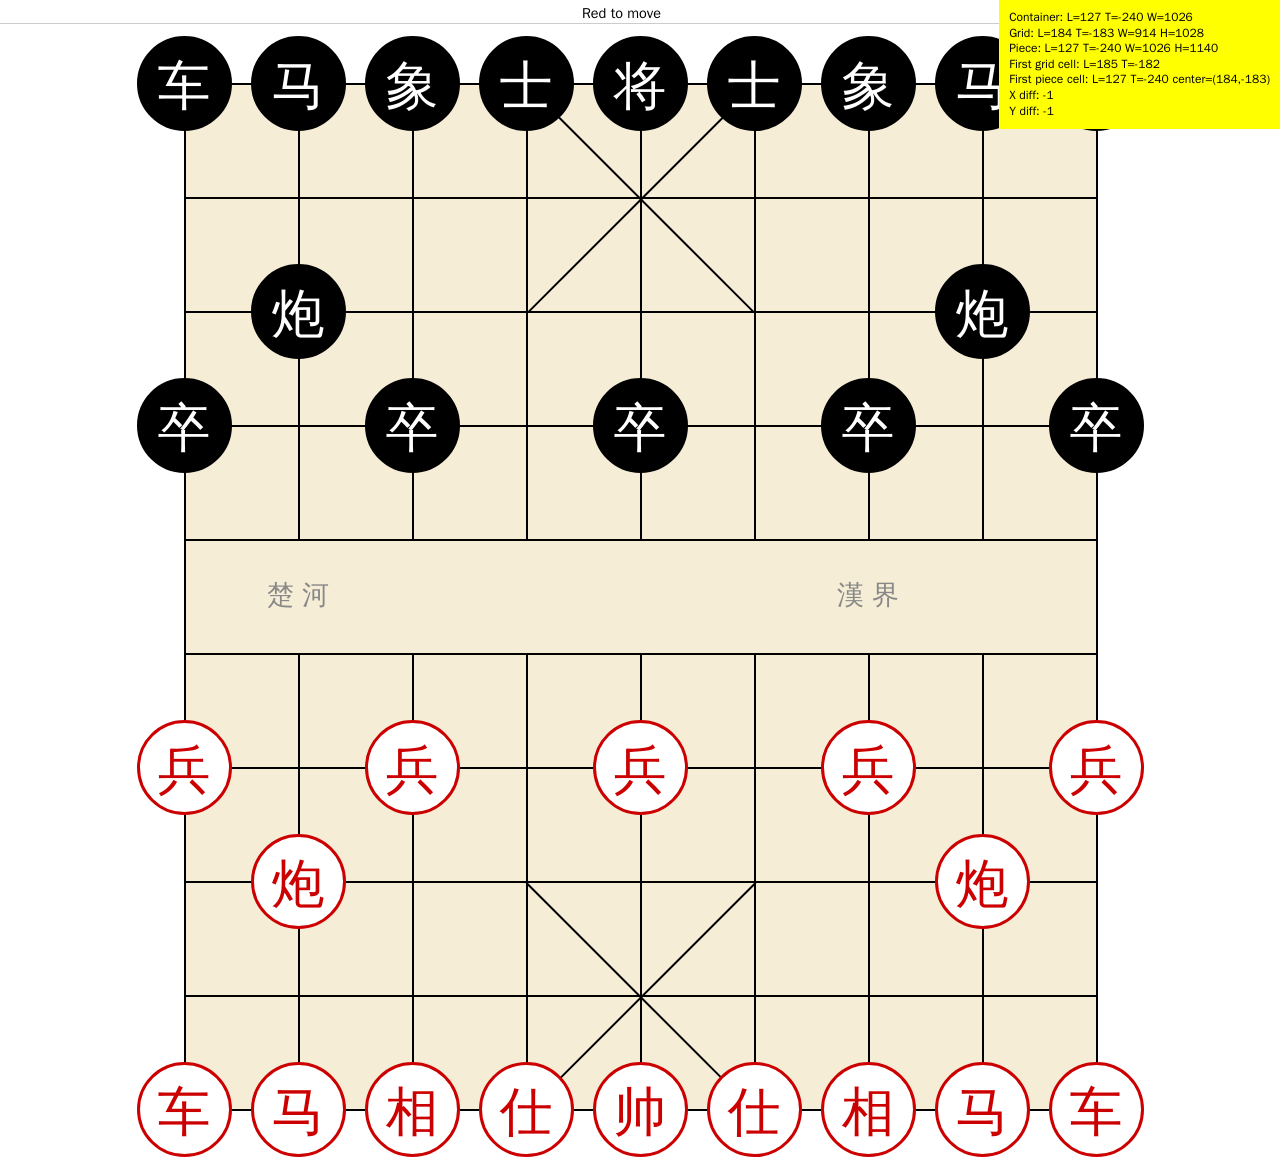
==== test.html @ 43ca1f60 "Fix river text position: move to between horizontal lines River text was on the horizontal line (pie" ====
<!DOCTYPE HTML PUBLIC "-//W3C//DTD HTML 4.01//EN" "http://www.w3.org/TR/html4/strict.dtd">
<html lang="en">
<head>
    <meta http-equiv="Content-Type" content="text/html; charset=UTF-8">
    <title>Xiangqi Test</title>
    <link rel="stylesheet" type="text/css" href="main.css">
    <script type="text/javascript">
       if (typeof console === 'undefined') {
           var console = { log: function() {}, error: function() {}, warn: function() {}, info: function() {} };
       }
    </script>
    <script type="text/javascript" src="assets/wukong.js"></script>
</head>
<body>
    <div id="game-container">
        <div id="menu-screen">
            <div class="menu-content">
                <h1>Xiangqi</h1>
                <button type="button" class="menu-btn" id="vs-ai-btn">vs AI (Red)</button>
                <button type="button" class="menu-btn" id="vs-ai-black-btn">vs AI (Black)</button>
                <button type="button" class="menu-btn" id="two-player-btn">Two Player</button>
                <div class="difficulty-section">
                    <h3>AI Difficulty</h3>
                    <button type="button" class="diff-btn" id="diff-easy-btn" data-depth="1">Easy</button>
                    <button type="button" class="diff-btn" id="diff-medium-btn" data-depth="3">Medium</button>
                    <button type="button" class="diff-btn" id="diff-hard-btn" data-depth="5">Hard</button>
                </div>
            </div>
        </div>
        <div id="board-screen" class="hidden">
            <div id="status-bar">
                <span id="status"></span>
                <span id="menu-toggle" onclick="toggleMenu()">[Menu]</span>
            </div>
            <div id="board-area">
                <div id="xiangqiboard"></div>
            </div>
            <div id="game-menu" class="hidden">
                <button type="button" class="mitem" id="btn-new">New Game</button>
                <button type="button" class="mitem" id="btn-undo">Undo</button>
                <button type="button" class="mitem" id="btn-flip">Flip Board</button>
                <button type="button" class="mitem" id="btn-pgn">Show Moves</button>
                <button type="button" class="mitem" id="btn-menu">Main Menu</button>
            </div>
            <div id="move-history-wrap" class="hidden">
                <textarea id="pgn" readonly rows="3"></textarea>
            </div>
        </div>
        <div id="game-over-screen" class="hidden">
            <div class="menu-content">
                <h2 id="result-title">Game Over</h2>
                <button type="button" class="menu-btn" id="play-again-btn">Play Again</button>
                <button type="button" class="menu-btn" id="back-menu-btn">Main Menu</button>
            </div>
        </div>
    </div>
    <div id="debug-output" style="position:fixed;top:0;right:0;background:yellow;font-size:12px;padding:10px;z-index:9999;max-width:600px;"></div>
    <script type="text/javascript" src="main.js"></script>
    <script type="text/javascript">
       setTimeout(function() {
           var btn = document.getElementById('vs-ai-btn');
           if (btn && btn.onclick) btn.onclick();
           setTimeout(function() {
               var grid = document.querySelector('.grid-table');
               var piece = document.querySelector('.piece-table');
               var container = document.getElementById('xiangqiboard');
               var dbg = document.getElementById('debug-output');
               function info(msg) { dbg.innerHTML += msg + '<br>'; }
               
               if (!grid || !piece) { info('Tables not found!'); return; }
               
               var gr = grid.getBoundingClientRect();
               var pr = piece.getBoundingClientRect();
               var cr = container.getBoundingClientRect();
               
               info('Container: L=' + cr.left + ' T=' + cr.top + ' W=' + cr.width);
               info('Grid: L=' + gr.left + ' T=' + gr.top + ' W=' + gr.width + ' H=' + gr.height);
               info('Piece: L=' + pr.left + ' T=' + pr.top + ' W=' + pr.width + ' H=' + pr.height);
               
               var fg = document.querySelector('.gcell').getBoundingClientRect();
               var fp = document.querySelector('.pcell').getBoundingClientRect();
               info('First grid cell: L=' + fg.left + ' T=' + fg.top);
               info('First piece cell: L=' + fp.left + ' T=' + fp.top + ' center=(' + (fp.left+fp.width/2) + ',' + (fp.top+fp.height/2) + ')');
               info('X diff: ' + ((fp.left+fp.width/2) - fg.left));
               info('Y diff: ' + ((fp.top+fp.height/2) - fg.top));
           }, 500);
       }, 500);
    </script>
</body>
</html>
---- main.css ----
/* Xiangqi - Chinese Chess for Kindle
   Board: pieces on intersections, table-based rendering, e-ink optimized */

* { margin: 0; padding: 0; box-sizing: border-box; }

html, body {
    height: 100%;
    -webkit-user-select: none;
    user-select: none;
}

body {
    font-family: "Noto Sans CJK SC", "Noto Sans SC", "WenQuanYi Zen Hei",
                 "AR PL UMing CN", "Microsoft YaHei", sans-serif;
    background: #fff;
    color: #000;
    line-height: 1.3;
}

#game-container {
    width: 100%;
}

/* Screens */
.hidden { display: none !important; }

/* ===== Menu Screen ===== */
.menu-content {
    text-align: center;
    padding: 20px 10px;
}

h1 { font-size: 1.6em; margin-bottom: 16px; }
h2 { font-size: 1.3em; margin: 16px 0; }
h3 { font-size: 1.0em; margin: 8px 0 4px 0; }

.menu-btn {
    display: block;
    width: 80%;
    max-width: 280px;
    margin: 8px auto;
    padding: 12px 16px;
    font-size: 1.1em;
    font-weight: bold;
    background: #fff;
    color: #000;
    border: 2px solid #000;
    cursor: pointer;
    font-family: inherit;
}

.menu-btn:active {
    background: #000;
    color: #fff;
}

.difficulty-section {
    margin-top: 16px;
    padding-top: 12px;
    border-top: 1px solid #999;
}

.diff-btn {
    display: inline-block;
    width: 80px;
    margin: 4px;
    padding: 8px;
    font-size: 0.95em;
    background: #fff;
    border: 1px solid #555;
    cursor: pointer;
    font-family: inherit;
}

.diff-btn.selected {
    background: #000;
    color: #fff;
    border-color: #000;
}

/* ===== Board Screen ===== */
#status-bar {
    text-align: center;
    padding: 2px 8px;
    font-size: 0.9em;
    font-weight: bold;
    border-bottom: 1px solid #ccc;
    height: 24px;
    line-height: 22px;
}

#menu-toggle {
    float: right;
    cursor: pointer;
    font-weight: normal;
    font-size: 0.85em;
}

#board-area {
    text-align: center;
    padding: 2px 0;
    width: 100%;
}

/* ===== Xiangqi Board (two-table approach) ===== */
/* Based on leidZhang/JSXiangqi (Apache-2.0)
   Grid table: 9 rows x 8 cols with borders = grid lines
   Piece table: 10 rows x 9 cols, transparent, pieces centered = on intersections
   Grid table offset by half cell so lines align with piece centers */

/* Container: fixed width = piece table width, centered on screen */
#xiangqiboard {
    position: relative;
    width: 1026px;  /* 9 * 114 = piece table width */
    margin: 0 auto;
    padding: 57px 0; /* half cell padding so grid lines aren't cut off */
}

/* --- Grid table (visible lines) --- */
/* Positioned absolutely, shifted by half cell (57px) so grid lines
   align with piece table cell centers (intersections). */
.grid-table {
    border-collapse: collapse;
    background: #f5edd6;
    position: absolute;
    top: 57px;    /* half cell down from container top */
    left: 57px;   /* half cell right from container left */
    z-index: 1;
    border: 2px solid #000; /* outer border = board edge */
}

.gcell {
    width: 114px;
    height: 114px;
    border: 2px solid #000;
    padding: 0;
    position: relative;
}

/* River row (grid row 4): no borders = no lines in the river area.
   The outer vertical lines continue via the grid table's outer border. */
.gcell.river-row {
    border: none;
}

/* Palace diagonals in grid cells.
   Each palace is 2x2 grid cells = 228x228px area.
   Diagonal length = sqrt(228^2 + 228^2) ≈ 322px */
.pdiag {
    position: absolute;
    top: -1px;
    left: -1px;
    width: 322px;
    height: 2px;
    background: #000;
    z-index: 2;
    -webkit-transform-origin: 0 0;
    transform-origin: 0 0;
}

/* Diagonal: top-left to bottom-right (\) */
.pdiag-br {
    -webkit-transform: rotate(45deg);
    transform: rotate(45deg);
}

/* Diagonal: top-right to bottom-left (/) */
.pdiag-bl {
    -webkit-transform: rotate(-45deg);
    transform: rotate(-45deg);
    left: auto;
    right: -1px;
    -webkit-transform-origin: 100% 0;
    transform-origin: 100% 0;
}

/* --- Piece table (transparent, on top) --- */
/* Positioned absolutely at top-left of container, no offset.
   Each cell center = one intersection point. */
.piece-table {
    border-collapse: collapse;
    position: absolute;
    top: 0;
    left: 0;
    z-index: 3;
}

.pcell {
    width: 114px;
    height: 114px;
    padding: 0;
    position: relative;
    text-align: center;
    vertical-align: middle;
    cursor: pointer;
    border: none;
}

/* River text */
.river-text {
    font-size: 27px;
    color: #888;
    font-weight: normal;
    text-align: center;
    pointer-events: none;
    /* Push down by half a cell so text sits in the river gap
       (between piece row 4 and row 5), not on the horizontal line */
    position: relative;
    top: 57px;
}

/* Piece - centered in cell = on intersection */
.xq-piece {
    display: inline-block;
    width: 95px;
    height: 95px;
    line-height: 95px;
    text-align: center;
    font-size: 53px;
    font-weight: bold;
    border-radius: 50%;
    border: 3px solid #000;
    vertical-align: middle;
    cursor: pointer;
}

.xq-piece-red {
    color: #c00;
    border-color: #c00;
    background: #fff;
}

.xq-piece-black {
    color: #fff;
    border-color: #000;
    background: #000;
}

.xq-selected {
    background: #ccc !important;
}

/* Legal move dot - centered in cell */
.xq-dot {
    display: inline-block;
    width: 27px;
    height: 27px;
    border-radius: 50%;
    background: #555;
    opacity: 0.5;
    vertical-align: middle;
}

/* Legal capture ring - centered in cell */
.xq-ring {
    position: absolute;
    top: 50%;
    left: 50%;
    margin-top: -51px;
    margin-left: -51px;
    width: 102px;
    height: 102px;
    border-radius: 50%;
    border: 4px solid #c00;
    z-index: 1;
}

/* Last move marker - centered in cell */
.xq-last-marker {
    display: inline-block;
    width: 27px;
    height: 27px;
    border-radius: 50%;
    background: #999;
    opacity: 0.3;
    vertical-align: middle;
}

/* ===== Game Menu (centered popup overlay) ===== */
#game-menu {
    position: fixed;
    top: 50%;
    left: 50%;
    margin-top: -160px;
    margin-left: -200px;
    width: 400px;
    text-align: center;
    padding: 20px;
    border: 3px solid #000;
    background: #fff;
    z-index: 100;
    /* Semi-transparent overlay effect */
    box-shadow: 0 0 0 9999px rgba(0,0,0,0.3);
}

.mitem {
    display: inline-block;
    margin: 3px;
    padding: 8px 16px;
    font-size: 0.95em;
    font-weight: bold;
    background: #fff;
    border: 2px solid #000;
    cursor: pointer;
    font-family: inherit;
}

.mitem:active {
    background: #000;
    color: #fff;
}

/* ===== Move History ===== */
#move-history-wrap {
    margin: 4px auto;
    width: 95%;
}

#pgn {
    width: 100%;
    font-size: 0.85em;
    font-family: monospace;
    border: 1px solid #999;
    padding: 4px;
    background: #f8f8f8;
    resize: none;
}

/* ===== Game Over ===== */
#game-over-screen h2 {
    margin: 20px 0;
}

/* Error log - hidden, no space */
#error-log {
    display: none !important;
}
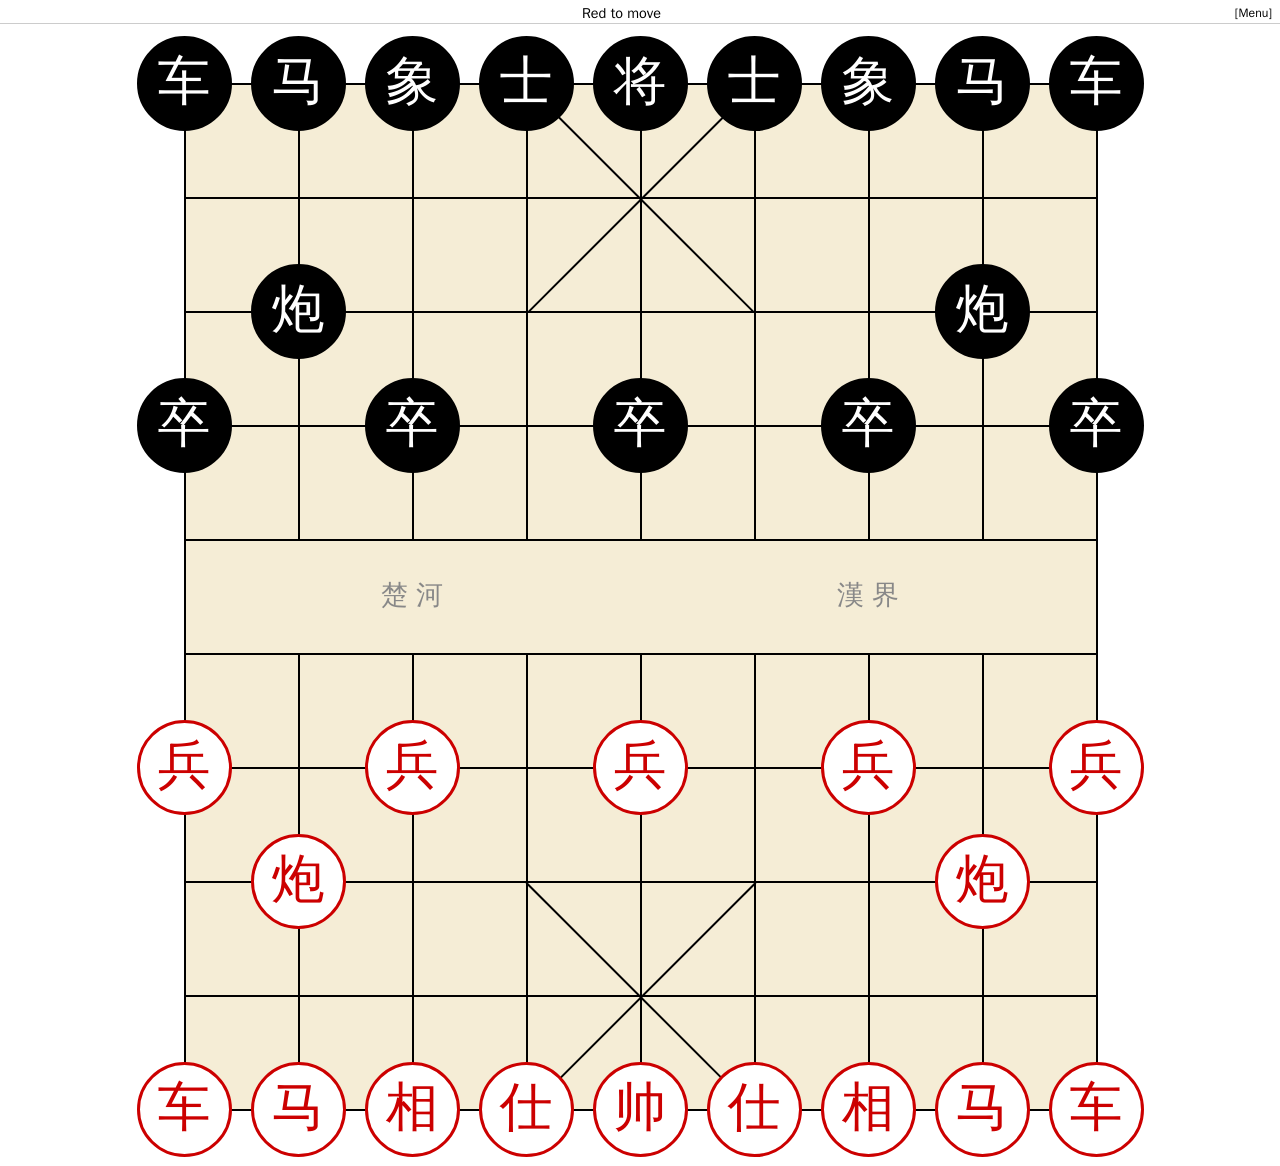
==== commit 658fdac8: "Clean up test.html, sync all files Generated with [Devin](https://devin.ai)  Co-Authored-By: Devin <" ====
--- a/test.html
+++ b/test.html
@@ -54,36 +54,11 @@
             </div>
         </div>
     </div>
-    <div id="debug-output" style="position:fixed;top:0;right:0;background:yellow;font-size:12px;padding:10px;z-index:9999;max-width:600px;"></div>
     <script type="text/javascript" src="main.js"></script>
     <script type="text/javascript">
        setTimeout(function() {
            var btn = document.getElementById('vs-ai-btn');
            if (btn && btn.onclick) btn.onclick();
-           setTimeout(function() {
-               var grid = document.querySelector('.grid-table');
-               var piece = document.querySelector('.piece-table');
-               var container = document.getElementById('xiangqiboard');
-               var dbg = document.getElementById('debug-output');
-               function info(msg) { dbg.innerHTML += msg + '<br>'; }
-               
-               if (!grid || !piece) { info('Tables not found!'); return; }
-               
-               var gr = grid.getBoundingClientRect();
-               var pr = piece.getBoundingClientRect();
-               var cr = container.getBoundingClientRect();
-               
-               info('Container: L=' + cr.left + ' T=' + cr.top + ' W=' + cr.width);
-               info('Grid: L=' + gr.left + ' T=' + gr.top + ' W=' + gr.width + ' H=' + gr.height);
-               info('Piece: L=' + pr.left + ' T=' + pr.top + ' W=' + pr.width + ' H=' + pr.height);
-               
-               var fg = document.querySelector('.gcell').getBoundingClientRect();
-               var fp = document.querySelector('.pcell').getBoundingClientRect();
-               info('First grid cell: L=' + fg.left + ' T=' + fg.top);
-               info('First piece cell: L=' + fp.left + ' T=' + fp.top + ' center=(' + (fp.left+fp.width/2) + ',' + (fp.top+fp.height/2) + ')');
-               info('X diff: ' + ((fp.left+fp.width/2) - fg.left));
-               info('Y diff: ' + ((fp.top+fp.height/2) - fg.top));
-           }, 500);
        }, 500);
     </script>
 </body>
--- a/main.css
+++ b/main.css
@@ -214,7 +214,7 @@
     display: inline-block;
     width: 95px;
     height: 95px;
-    line-height: 95px;
+    line-height: 85px;
     text-align: center;
     font-size: 53px;
     font-weight: bold;
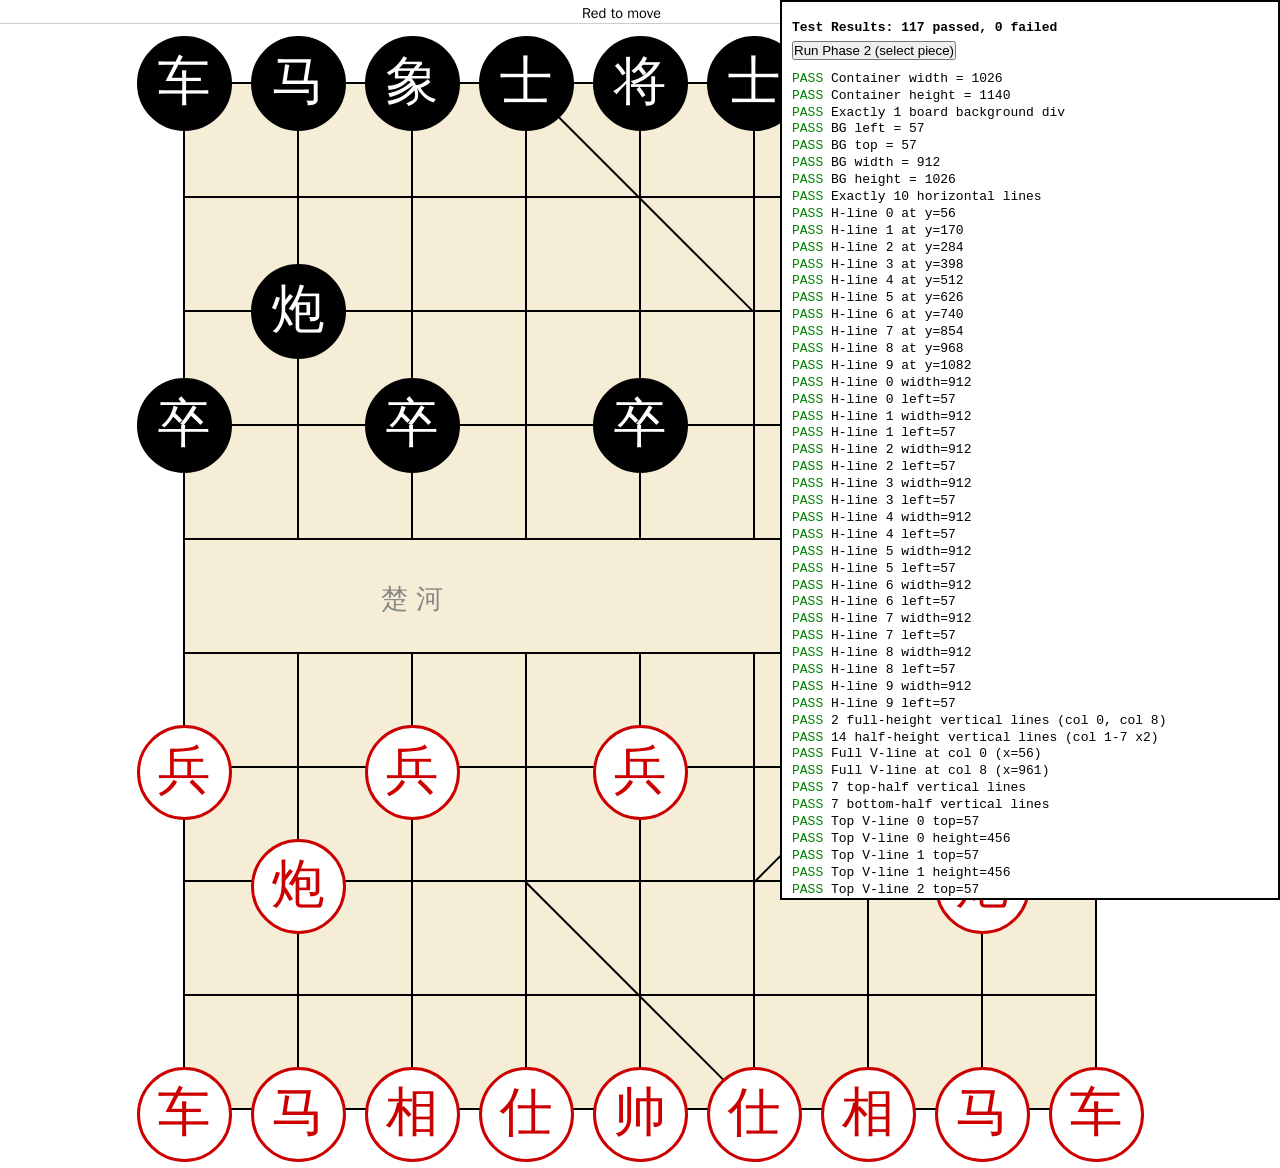
==== commit 2383823e: "Add comprehensive board test suite (128 tests, all passing) test.html now includes a full test suite" ====
--- a/test.html
+++ b/test.html
@@ -2,7 +2,7 @@
 <html lang="en">
 <head>
     <meta http-equiv="Content-Type" content="text/html; charset=UTF-8">
-    <title>Xiangqi Test</title>
+    <title>Xiangqi Board Tests</title>
     <link rel="stylesheet" type="text/css" href="main.css">
     <script type="text/javascript">
        if (typeof console === 'undefined') {
@@ -54,12 +54,782 @@
             </div>
         </div>
     </div>
+
+    <!-- Test results output -->
+    <div id="test-results" style="position:fixed;top:0;right:0;width:500px;max-height:100%;overflow:auto;background:#fff;border:2px solid #000;font-family:monospace;font-size:13px;padding:10px;z-index:99999;"></div>
+
     <script type="text/javascript" src="main.js"></script>
     <script type="text/javascript">
-       setTimeout(function() {
-           var btn = document.getElementById('vs-ai-btn');
-           if (btn && btn.onclick) btn.onclick();
-       }, 500);
+    /* ============================================================
+       Xiangqi Board Test Suite
+       Tests board symmetry, piece alignment, dot/ring positions,
+       palace diagonals, river line breaks, and click areas.
+       ============================================================ */
+
+    var testResults = [];
+    var testPass = 0, testFail = 0;
+
+    function assert(name, condition, detail) {
+        if (condition) {
+            testPass++;
+            testResults.push('<span style="color:green;">PASS</span> ' + name);
+        } else {
+            testFail++;
+            testResults.push('<span style="color:red;">FAIL</span> ' + name + (detail ? ' <i>' + detail + '</i>' : ''));
+        }
+    }
+
+    function approxEq(a, b, tolerance) {
+        if (tolerance === undefined) tolerance = 1.5;
+        return Math.abs(a - b) <= tolerance;
+    }
+
+    function runTests() {
+        var board = document.getElementById('xiangqiboard');
+        if (!board) { console.log('Board not found!'); return; }
+
+        var CELL = 114, HALF = 57, PIECE = 95, POFF = 47.5;
+        var NLINES = 9, HLINES = 10;
+        var BW = 8 * CELL, BH = 9 * CELL;
+        var CW = BW + CELL, CH = BH + CELL;
+
+        function ix(col) { return HALF + col * CELL; }
+        function iy(row) { return HALF + row * CELL; }
+
+        var boardRect = board.getBoundingClientRect();
+        var allDivs = board.getElementsByTagName('div');
+
+        /* Helper: get all divs with specific characteristics */
+        function getDivs(filterFn) {
+            var result = [];
+            for (var i = 0; i < allDivs.length; i++) {
+                if (filterFn(allDivs[i])) result.push(allDivs[i]);
+            }
+            return result;
+        }
+
+        function parseStyle(el, prop) {
+            var s = el.style[prop];
+            if (!s) return null;
+            return parseFloat(s);
+        }
+
+        function getPos(el) {
+            return {
+                left: parseStyle(el, 'left'),
+                top: parseStyle(el, 'top'),
+                width: parseStyle(el, 'width'),
+                height: parseStyle(el, 'height')
+            };
+        }
+
+        /* Categorize divs by their role */
+        var bgDivs = [];       /* board background */
+        var hLineDivs = [];    /* horizontal grid lines */
+        var vLineDivs = [];    /* vertical grid lines */
+        var diagDivs = [];     /* palace diagonals */
+        var riverDivs = [];    /* river text */
+        var pieceDivs = [];    /* pieces */
+        var dotDivs = [];      /* legal move dots */
+        var ringDivs = [];     /* capture rings */
+        var markerDivs = [];   /* last move markers */
+        var clickDivs = [];    /* click areas */
+
+        /* Helper: check if background color matches (handles #hex and rgb() formats) */
+        function bgMatch(el, hexColor) {
+            var bg = el.style.background || el.style.backgroundColor || '';
+            /* Direct hex match */
+            if (bg.indexOf(hexColor) >= 0) return true;
+            /* Expand 3-digit hex to 6-digit */
+            var hex = hexColor;
+            if (hex.length === 4) {
+                hex = '#' + hex[1] + hex[1] + hex[2] + hex[2] + hex[3] + hex[3];
+            }
+            /* Convert hex to rgb and check */
+            var r = parseInt(hex.substr(1, 2), 16);
+            var g = parseInt(hex.substr(3, 2), 16);
+            var b = parseInt(hex.substr(5, 2), 16);
+            var rgbStr = 'rgb(' + r + ', ' + g + ', ' + b + ')';
+            var rgbStr2 = 'rgb(' + r + ',' + g + ',' + b + ')';
+            return bg.indexOf(rgbStr) >= 0 || bg.indexOf(rgbStr2) >= 0;
+        }
+
+        for (var i = 0; i < allDivs.length; i++) {
+            var d = allDivs[i];
+            var p = getPos(d);
+            var w = p.width, h = p.height;
+            var txt = d.innerHTML;
+            var hasTransform = d.style.transform && d.style.transform.indexOf('rotate') >= 0;
+
+            /* Board background: large tan div */
+            if (w === BW && h === BH && bgMatch(d, '#f5edd6')) {
+                bgDivs.push(d);
+            }
+            /* Horizontal lines: width=BW, height=2, black bg, no transform */
+            else if (w === BW && h === 2 && bgMatch(d, '#000') && !hasTransform) {
+                hLineDivs.push(d);
+            }
+            /* Vertical lines: width=2, height=BH or 4*CELL, black bg, no transform */
+            else if (w === 2 && (h === BH || h === 4 * CELL) && bgMatch(d, '#000') && !hasTransform) {
+                vLineDivs.push(d);
+            }
+            /* Palace diagonals: has transform rotate */
+            else if (hasTransform) {
+                diagDivs.push(d);
+            }
+            /* River text: contains 楚 or 漢 */
+            else if (txt.indexOf('楚') >= 0 || txt.indexOf('漢') >= 0) {
+                riverDivs.push(d);
+            }
+            /* Pieces: 95x95 with border-radius */
+            else if (w === PIECE && h === PIECE && d.style.borderRadius === '50%') {
+                pieceDivs.push(d);
+            }
+            /* Click areas: 114x114 with cursor:pointer, no background */
+            else if (w === CELL && h === CELL && d.style.cursor === 'pointer') {
+                clickDivs.push(d);
+            }
+            /* Capture rings: 102x102 with border */
+            else if (w === 102 && h === 102 && d.style.borderRadius === '50%') {
+                ringDivs.push(d);
+            }
+            /* Dots: 27x27 with background #555 */
+            else if (w === 27 && h === 27 && bgMatch(d, '#555')) {
+                dotDivs.push(d);
+            }
+            /* Markers: 27x27 with background #999 */
+            else if (w === 27 && h === 27 && bgMatch(d, '#999')) {
+                markerDivs.push(d);
+            }
+        }
+
+        /* ===== TEST 1: Container dimensions ===== */
+        assert('Container width = 1026', approxEq(boardRect.width, CW), 'got ' + boardRect.width);
+        assert('Container height = 1140', approxEq(boardRect.height, CH), 'got ' + boardRect.height);
+
+        /* ===== TEST 2: Board background ===== */
+        assert('Exactly 1 board background div', bgDivs.length === 1, 'got ' + bgDivs.length);
+        if (bgDivs.length === 1) {
+            var bgp = getPos(bgDivs[0]);
+            assert('BG left = 57', approxEq(bgp.left, HALF), 'got ' + bgp.left);
+            assert('BG top = 57', approxEq(bgp.top, HALF), 'got ' + bgp.top);
+            assert('BG width = 912', approxEq(bgp.width, BW), 'got ' + bgp.width);
+            assert('BG height = 1026', approxEq(bgp.height, BH), 'got ' + bgp.height);
+        }
+
+        /* ===== TEST 3: Horizontal lines (10 lines) ===== */
+        assert('Exactly 10 horizontal lines', hLineDivs.length === 10, 'got ' + hLineDivs.length);
+        if (hLineDivs.length === 10) {
+            /* Check positions: y = iy(row) - 1 for row 0-9 */
+            var hYs = [];
+            for (var i = 0; i < hLineDivs.length; i++) {
+                hYs.push(getPos(hLineDivs[i]).top);
+            }
+            hYs.sort(function(a, b) { return a - b; });
+            for (var row = 0; row < 10; row++) {
+                var expected = iy(row) - 1;
+                assert('H-line ' + row + ' at y=' + expected, approxEq(hYs[row], expected), 'got ' + hYs[row]);
+            }
+            /* All same width and left */
+            for (var i = 0; i < hLineDivs.length; i++) {
+                var p = getPos(hLineDivs[i]);
+                assert('H-line ' + i + ' width=912', approxEq(p.width, BW), 'got ' + p.width);
+                assert('H-line ' + i + ' left=57', approxEq(p.left, HALF), 'got ' + p.left);
+            }
+        }
+
+        /* ===== TEST 4: Vertical lines ===== */
+        /* Outer: 2 full-height (col 0, col 8)
+           Inner: 14 half-height (col 1-7, top and bottom) = 7*2=14 */
+        var fullVLines = [], halfVLines = [];
+        for (var i = 0; i < vLineDivs.length; i++) {
+            var p = getPos(vLineDivs[i]);
+            if (approxEq(p.height, BH)) fullVLines.push(vLineDivs[i]);
+            else halfVLines.push(vLineDivs[i]);
+        }
+        assert('2 full-height vertical lines (col 0, col 8)', fullVLines.length === 2, 'got ' + fullVLines.length);
+        assert('14 half-height vertical lines (col 1-7 x2)', halfVLines.length === 14, 'got ' + halfVLines.length);
+
+        if (fullVLines.length === 2) {
+            var xs = fullVLines.map(function(d) { return getPos(d).left; }).sort(function(a,b){return a-b;});
+            assert('Full V-line at col 0 (x=56)', approxEq(xs[0], ix(0) - 1), 'got ' + xs[0]);
+            assert('Full V-line at col 8 (x=961)', approxEq(xs[1], ix(8) - 1), 'got ' + xs[1]);
+        }
+
+        if (halfVLines.length === 14) {
+            /* Top halves: top=56, height=4*114=456 */
+            /* Bottom halves: top=iy(5)=627, height=456 */
+            var topHalves = [], botHalves = [];
+            for (var i = 0; i < halfVLines.length; i++) {
+                var p = getPos(halfVLines[i]);
+                if (approxEq(p.top, HALF)) topHalves.push(halfVLines[i]);
+                else botHalves.push(halfVLines[i]);
+            }
+            assert('7 top-half vertical lines', topHalves.length === 7, 'got ' + topHalves.length);
+            assert('7 bottom-half vertical lines', botHalves.length === 7, 'got ' + botHalves.length);
+
+            /* Check top halves start at y=57 and height=456 */
+            for (var i = 0; i < topHalves.length; i++) {
+                var p = getPos(topHalves[i]);
+                assert('Top V-line ' + i + ' top=57', approxEq(p.top, HALF), 'got ' + p.top);
+                assert('Top V-line ' + i + ' height=456', approxEq(p.height, 4 * CELL), 'got ' + p.height);
+            }
+            /* Check bottom halves start at y=iy(5)=627 and height=456 */
+            for (var i = 0; i < botHalves.length; i++) {
+                var p = getPos(botHalves[i]);
+                assert('Bot V-line ' + i + ' top=627', approxEq(p.top, iy(5)), 'got ' + p.top);
+                assert('Bot V-line ' + i + ' height=456', approxEq(p.height, 4 * CELL), 'got ' + p.height);
+            }
+            /* Check x positions: col 1-7 = ix(1)-1 to ix(7)-1 */
+            var halfXs = halfVLines.map(function(d) { return getPos(d).left; }).sort(function(a,b){return a-b;});
+            for (var col = 1; col <= 7; col++) {
+                /* Each col appears twice (top and bottom), so index = (col-1)*2 and (col-1)*2+1 */
+                var idx = (col - 1) * 2;
+                assert('Half V-line col ' + col + ' at x=' + (ix(col)-1), approxEq(halfXs[idx], ix(col) - 1), 'got ' + halfXs[idx]);
+            }
+        }
+
+        /* ===== TEST 5: Palace diagonals (4 diagonals) ===== */
+        assert('Exactly 4 palace diagonals', diagDivs.length === 4, 'got ' + diagDivs.length);
+        if (diagDivs.length === 4) {
+            /* Check positions:
+               Top palace: (ix(3),iy(0),45), (ix(5),iy(0),-45)
+               Bottom palace: (ix(3),iy(7),45), (ix(5),iy(7),-45) */
+            for (var i = 0; i < diagDivs.length; i++) {
+                var p = getPos(diagDivs[i]);
+                var tf = diagDivs[i].style.transform;
+                var deg = tf.match(/rotate\(([-\d.]+)deg\)/);
+                deg = deg ? parseFloat(deg[1]) : null;
+                assert('Diag ' + i + ' has rotation', deg !== null, 'transform=' + tf);
+            }
+            /* Check that 2 start at y=iy(0)=57 and 2 at y=iy(7)=855 */
+            var topDiags = [], botDiags = [];
+            for (var i = 0; i < diagDivs.length; i++) {
+                var p = getPos(diagDivs[i]);
+                if (approxEq(p.top, iy(0))) topDiags.push(diagDivs[i]);
+                else if (approxEq(p.top, iy(7))) botDiags.push(diagDivs[i]);
+            }
+            assert('2 top palace diagonals', topDiags.length === 2, 'got ' + topDiags.length);
+            assert('2 bottom palace diagonals', botDiags.length === 2, 'got ' + botDiags.length);
+
+            if (topDiags.length === 2) {
+                var topXs = topDiags.map(function(d) { return getPos(d).left; }).sort(function(a,b){return a-b;});
+                assert('Top diag at x=ix(3)=399', approxEq(topXs[0], ix(3)), 'got ' + topXs[0]);
+                assert('Top diag at x=ix(5)=627', approxEq(topXs[1], ix(5)), 'got ' + topXs[1]);
+            }
+            if (botDiags.length === 2) {
+                var botXs = botDiags.map(function(d) { return getPos(d).left; }).sort(function(a,b){return a-b;});
+                assert('Bot diag at x=ix(3)=399', approxEq(botXs[0], ix(3)), 'got ' + botXs[0]);
+                assert('Bot diag at x=ix(5)=627', approxEq(botXs[1], ix(5)), 'got ' + botXs[1]);
+            }
+        }
+
+        /* ===== TEST 6: River text ===== */
+        assert('Exactly 2 river text divs', riverDivs.length === 2, 'got ' + riverDivs.length);
+        if (riverDivs.length === 2) {
+            var riverY = iy(4) + HALF; /* 513 */
+            for (var i = 0; i < riverDivs.length; i++) {
+                var p = getPos(riverDivs[i]);
+                assert('River text ' + i + ' at y=river midpoint', approxEq(p.top, riverY - 14), 'got ' + p.top);
+            }
+            /* Left text at ix(2)-50, right text at ix(6)-50 */
+            var riverXs = riverDivs.map(function(d) { return getPos(d).left; }).sort(function(a,b){return a-b;});
+            assert('River text left at x=ix(2)-50=163', approxEq(riverXs[0], ix(2) - 50), 'got ' + riverXs[0]);
+            assert('River text right at x=ix(6)-50=619', approxEq(riverXs[1], ix(6) - 50), 'got ' + riverXs[1]);
+            /* Symmetry: left and right should be equidistant from center */
+            var centerX = CW / 2;
+            var leftDist = centerX - (riverXs[0] + 50); /* center of left text */
+            var rightDist = (riverXs[1] + 50) - centerX; /* center of right text */
+            assert('River text symmetric around center', approxEq(leftDist, rightDist), 'left=' + leftDist + ' right=' + rightDist);
+        }
+
+        /* ===== TEST 7: Pieces centered on intersections ===== */
+        assert('32 pieces on board', pieceDivs.length === 32, 'got ' + pieceDivs.length);
+        if (pieceDivs.length > 0) {
+            var maxBlackOffset = 0, maxRedOffset = 0;
+            var maxBlackInfo = '', maxRedInfo = '';
+            for (var i = 0; i < pieceDivs.length; i++) {
+                var p = getPos(pieceDivs[i]);
+                /* Piece center = left + width/2, top + height/2
+                   With box-sizing:border-box, width includes border */
+                var pcx = p.left + p.width / 2;
+                var pcy = p.top + p.height / 2;
+                /* Find nearest intersection */
+                var col = Math.round((pcx - HALF) / CELL);
+                var row = Math.round((pcy - HALF) / CELL);
+                var ixExp = ix(col);
+                var iyExp = iy(row);
+                var dx = pcx - ixExp;
+                var dy = pcy - iyExp;
+                var dist = Math.sqrt(dx * dx + dy * dy);
+                /* Determine if red or black */
+                var bg = pieceDivs[i].style.background;
+                var isRed = bg.indexOf('#fff') >= 0 || bg.indexOf('rgb(255') >= 0;
+                if (isRed) {
+                    if (dist > maxRedOffset) { maxRedOffset = dist; maxRedInfo = 'piece at (' + col + ',' + row + ') offset=(' + dx + ',' + dy + ')'; }
+                } else {
+                    if (dist > maxBlackOffset) { maxBlackOffset = dist; maxBlackInfo = 'piece at (' + col + ',' + row + ') offset=(' + dx + ',' + dy + ')'; }
+                }
+            }
+            assert('Black pieces within 2px of intersection', maxBlackOffset <= 2, 'max=' + maxBlackOffset + 'px ' + maxBlackInfo);
+            assert('Red pieces within 7px of intersection (5px shift)', maxRedOffset <= 7, 'max=' + maxRedOffset + 'px ' + maxRedInfo);
+        }
+
+        /* ===== TEST 8: Piece X alignment (all pieces same X offset) ===== */
+        if (pieceDivs.length > 0) {
+            var xOffset = null;
+            var allXOk = true;
+            for (var i = 0; i < pieceDivs.length; i++) {
+                var p = getPos(pieceDivs[i]);
+                var pcx = p.left + p.width / 2;
+                var col = Math.round((pcx - HALF) / CELL);
+                var dx = pcx - ix(col);
+                if (xOffset === null) xOffset = dx;
+                if (!approxEq(dx, xOffset, 0.5)) allXOk = false;
+            }
+            assert('All pieces have same X offset from intersection', allXOk, 'offsets vary');
+        }
+
+        /* ===== TEST 9: Click areas centered on intersections ===== */
+        assert('90 click areas', clickDivs.length === 90, 'got ' + clickDivs.length);
+        if (clickDivs.length > 0) {
+            var clickOk = true;
+            for (var i = 0; i < clickDivs.length; i++) {
+                var p = getPos(clickDivs[i]);
+                /* Click area center = left + width/2, top + height/2 */
+                var ccx = p.left + p.width / 2;
+                var ccy = p.top + p.height / 2;
+                var col = Math.round((ccx - HALF) / CELL);
+                var row = Math.round((ccy - HALF) / CELL);
+                var dx = ccx - ix(col);
+                var dy = ccy - iy(row);
+                if (Math.abs(dx) > 1 || Math.abs(dy) > 1) {
+                    clickOk = false;
+                    assert('Click area (' + col + ',' + row + ') centered', false, 'offset=(' + dx + ',' + dy + ')');
+                }
+            }
+            if (clickOk) assert('All click areas centered on intersections', true);
+        }
+
+        /* ===== TEST 10: Board symmetry ===== */
+        /* Horizontal symmetry: left and right sides mirror */
+        var centerX = CW / 2;
+        if (hLineDivs.length === 10) {
+            var symOk = true;
+            for (var i = 0; i < hLineDivs.length; i++) {
+                var p = getPos(hLineDivs[i]);
+                /* Line should be centered: left + width/2 = centerX */
+                var lineCenter = p.left + p.width / 2;
+                if (!approxEq(lineCenter, centerX, 1)) symOk = false;
+            }
+            assert('Horizontal lines centered (left-right symmetry)', symOk);
+        }
+        if (vLineDivs.length > 0) {
+            /* Check that vertical lines are symmetric around center */
+            var vXs = [];
+            for (var i = 0; i < vLineDivs.length; i++) {
+                vXs.push(getPos(vLineDivs[i]).left + 1); /* +1 for line center */
+            }
+            vXs.sort(function(a, b) { return a - b; });
+            /* For each line on the left, there should be one on the right
+               at centerX + (centerX - leftX) */
+            var symOk = true;
+            for (var i = 0; i < vXs.length; i++) {
+                if (vXs[i] > centerX) break;
+                var mirrorX = 2 * centerX - vXs[i];
+                var found = false;
+                for (var j = 0; j < vXs.length; j++) {
+                    if (approxEq(vXs[j], mirrorX, 1)) { found = true; break; }
+                }
+                if (!found) { symOk = false; break; }
+            }
+            assert('Vertical lines symmetric around center', symOk);
+        }
+
+        /* ===== TEST 11: Legal move dots centered on intersections ===== */
+        /* To test this, we need to select a piece first.
+           For now, just check that any existing dots are centered. */
+        if (dotDivs.length > 0) {
+            var dotsOk = true;
+            for (var i = 0; i < dotDivs.length; i++) {
+                var p = getPos(dotDivs[i]);
+                var dcx = p.left + p.width / 2;
+                var dcy = p.top + p.height / 2;
+                var col = Math.round((dcx - HALF) / CELL);
+                var row = Math.round((dcy - HALF) / CELL);
+                var dx = dcx - ix(col);
+                var dy = dcy - iy(row);
+                if (Math.abs(dx) > 1 || Math.abs(dy) > 1) {
+                    dotsOk = false;
+                    assert('Dot at (' + col + ',' + row + ') centered', false, 'offset=(' + dx + ',' + dy + ')');
+                }
+            }
+            if (dotsOk) assert('All dots centered on intersections', true);
+        } else {
+            assert('No dots to test (select a piece to test)', true);
+        }
+
+        /* ===== TEST 12: Capture rings centered on intersections ===== */
+        if (ringDivs.length > 0) {
+            var ringsOk = true;
+            for (var i = 0; i < ringDivs.length; i++) {
+                var p = getPos(ringDivs[i]);
+                var rcx = p.left + p.width / 2;
+                var rcy = p.top + p.height / 2;
+                var col = Math.round((rcx - HALF) / CELL);
+                var row = Math.round((rcy - HALF) / CELL);
+                var dx = rcx - ix(col);
+                var dy = rcy - iy(row);
+                if (Math.abs(dx) > 1 || Math.abs(dy) > 1) {
+                    ringsOk = false;
+                    assert('Ring at (' + col + ',' + row + ') centered', false, 'offset=(' + dx + ',' + dy + ')');
+                }
+            }
+            if (ringsOk) assert('All rings centered on intersections', true);
+        } else {
+            assert('No rings to test (select a piece to test)', true);
+        }
+
+        /* ===== TEST 13: Grid line spacing uniform ===== */
+        if (hLineDivs.length === 10) {
+            var hYs = hLineDivs.map(function(d) { return getPos(d).top; }).sort(function(a,b){return a-b;});
+            var spacingOk = true;
+            for (var i = 1; i < hYs.length; i++) {
+                var spacing = hYs[i] - hYs[i-1];
+                if (!approxEq(spacing, CELL, 1)) {
+                    spacingOk = false;
+                    assert('H-line spacing ' + i + ' = 114', false, 'got ' + spacing);
+                }
+            }
+            if (spacingOk) assert('All horizontal line spacing = 114', true);
+        }
+
+        /* ===== TEST 14: Palace diagonal symmetry ===== */
+        /* Top palace center = (ix(4), iy(1)), bottom = (ix(4), iy(8)) */
+        /* Diagonals should be symmetric around col 4 */
+        if (diagDivs.length === 4) {
+            var topDiagXs = [], botDiagXs = [];
+            for (var i = 0; i < diagDivs.length; i++) {
+                var p = getPos(diagDivs[i]);
+                if (approxEq(p.top, iy(0))) topDiagXs.push(p.left);
+                else if (approxEq(p.top, iy(7))) botDiagXs.push(p.left);
+            }
+            topDiagXs.sort(function(a,b){return a-b;});
+            botDiagXs.sort(function(a,b){return a-b;});
+            /* Symmetry: topDiagXs[0] and topDiagXs[1] should be equidistant from ix(4) */
+            if (topDiagXs.length === 2) {
+                var center = ix(4);
+                assert('Top palace diagonals symmetric', approxEq(center - topDiagXs[0], topDiagXs[1] - center),
+                    'left=' + (center - topDiagXs[0]) + ' right=' + (topDiagXs[1] - center));
+            }
+            if (botDiagXs.length === 2) {
+                var center = ix(4);
+                assert('Bottom palace diagonals symmetric', approxEq(center - botDiagXs[0], botDiagXs[1] - center),
+                    'left=' + (center - botDiagXs[0]) + ' right=' + (botDiagXs[1] - center));
+            }
+            /* Top and bottom palaces should be symmetric around board vertical center.
+               Top palace spans rows 0-2, center at iy(1).
+               Bottom palace spans rows 7-9, center at iy(8).
+               Board center = (iy(0)+iy(9))/2 = iy(4)+HALF = 513
+               Top palace center = iy(1) = 171, dist from center = 513-171 = 342
+               Bot palace center = iy(8) = 969, dist from center = 969-513 = 456
+               Wait - that's not symmetric! Top palace is rows 0-2 (3 rows),
+               bottom is rows 7-9 (3 rows). Center of top = row 1, center of bot = row 8.
+               Board center = row 4.5. 
+               Top dist = 4.5-1 = 3.5 rows, bot dist = 8-4.5 = 3.5 rows. SYMMETRIC!
+               In pixels: top center = iy(1)=171, bot center = iy(8)=969
+               Board center = (iy(0)+iy(9))/2 = (57+1083)/2 = 570
+               Top dist = 570-171 = 399, bot dist = 969-570 = 399. SYMMETRIC! */
+            var boardCenterY = (iy(0) + iy(9)) / 2;
+            var topPalaceCenterY = iy(1);
+            var botPalaceCenterY = iy(8);
+            assert('Palaces symmetric around board center Y', approxEq(boardCenterY - topPalaceCenterY, botPalaceCenterY - boardCenterY),
+                'top=' + (boardCenterY - topPalaceCenterY) + ' bot=' + (botPalaceCenterY - boardCenterY));
+        }
+
+        /* ===== TEST 15: River gap symmetry ===== */
+        /* River is between row 4 and row 5. The gap should be centered
+           between iy(4) and iy(5), which is at (iy(4)+iy(5))/2 = iy(4)+HALF */
+        var riverMid = (iy(4) + iy(5)) / 2;
+        var boardMidY = (iy(0) + iy(9)) / 2;
+        assert('River gap centered on board Y', approxEq(riverMid, boardMidY),
+            'river=' + riverMid + ' board=' + boardMidY);
+
+        /* ===== TEST 16: Total div count sanity ===== */
+        /* Expected: 1 bg + 10 h-lines + 16 v-lines + 4 diags + 2 river + 32 pieces + 90 clicks = 155
+           Plus any dots/rings/markers (0 at start) */
+        var totalExpected = 1 + 10 + 16 + 4 + 2 + 32 + 90;
+        assert('Total div count = ' + totalExpected + ' (no selection)', allDivs.length === totalExpected,
+            'got ' + allDivs.length + ' (expected ' + totalExpected + ')');
+
+        /* ===== TEST 17: Piece colors ===== */
+        if (pieceDivs.length === 32) {
+            var redCount = 0, blackCount = 0;
+            for (var i = 0; i < pieceDivs.length; i++) {
+                var bg = pieceDivs[i].style.background;
+                var clr = pieceDivs[i].style.color;
+                if (bg.indexOf('#fff') >= 0 || bg.indexOf('rgb(255') >= 0) redCount++;
+                else if (bg.indexOf('#000') >= 0 || bg.indexOf('rgb(0') >= 0) blackCount++;
+            }
+            assert('16 red pieces', redCount === 16, 'got ' + redCount);
+            assert('16 black pieces', blackCount === 16, 'got ' + blackCount);
+        }
+
+        /* ===== TEST 18: Red pieces shifted down 5px ===== */
+        if (pieceDivs.length === 32) {
+            /* Find a red and black piece at same column, compare Y offset */
+            var redOffsets = [], blackOffsets = [];
+            for (var i = 0; i < pieceDivs.length; i++) {
+                var p = getPos(pieceDivs[i]);
+                var pcx = p.left + p.width / 2;
+                var pcy = p.top + p.height / 2;
+                var col = Math.round((pcx - HALF) / CELL);
+                var row = Math.round((pcy - HALF) / CELL);
+                var dy = pcy - iy(row);
+                var bg = pieceDivs[i].style.background;
+                if (bg.indexOf('#fff') >= 0 || bg.indexOf('rgb(255') >= 0) {
+                    redOffsets.push(dy);
+                } else {
+                    blackOffsets.push(dy);
+                }
+            }
+            /* Black offset should be ~0, red offset should be ~5 */
+            if (blackOffsets.length > 0) {
+                var avgBlack = blackOffsets.reduce(function(a,b){return a+b;}, 0) / blackOffsets.length;
+                assert('Black pieces Y offset ~0', approxEq(avgBlack, 0, 2), 'avg=' + avgBlack);
+            }
+            if (redOffsets.length > 0) {
+                var avgRed = redOffsets.reduce(function(a,b){return a+b;}, 0) / redOffsets.length;
+                assert('Red pieces Y offset ~5', approxEq(avgRed, 5, 2), 'avg=' + avgRed);
+            }
+            if (redOffsets.length > 0 && blackOffsets.length > 0) {
+                var avgBlack = blackOffsets.reduce(function(a,b){return a+b;}, 0) / blackOffsets.length;
+                var avgRed = redOffsets.reduce(function(a,b){return a+b;}, 0) / redOffsets.length;
+                assert('Red-black Y difference ~5', approxEq(avgRed - avgBlack, 5, 2), 'diff=' + (avgRed - avgBlack));
+            }
+        }
+
+        /* ===== TEST 19: Select piece and test dots/rings ===== */
+        /* Find the first red piece and simulate click */
+        var firstRedPiece = null;
+        for (var i = 0; i < pieceDivs.length; i++) {
+            var bg = pieceDivs[i].style.background;
+            if (bg.indexOf('#fff') >= 0 || bg.indexOf('rgb(255') >= 0) {
+                firstRedPiece = pieceDivs[i];
+                break;
+            }
+        }
+
+        /* Display results */
+        var resultsHtml = '<h3>Test Results: ' + testPass + ' passed, ' + testFail + ' failed</h3>';
+        resultsHtml += '<div style="margin-bottom:10px;"><button onclick="runTestsPhase2()">Run Phase 2 (select piece)</button></div>';
+        for (var i = 0; i < testResults.length; i++) {
+            resultsHtml += '<div>' + testResults[i] + '</div>';
+        }
+        document.getElementById('test-results').innerHTML = resultsHtml;
+
+        /* Store for phase 2 */
+        window._testBoard = board;
+        window._testClickDivs = clickDivs;
+    }
+
+    function runTestsPhase2() {
+        /* Click on the red rook to show legal move dots, then test their positions.
+           Red rook at row 9, col 0 → square = (2+9)*11 + (0+1) = 122 */
+        var board = window._testBoard;
+        if (!board) { console.log('No board'); return; }
+        var allDivs = board.getElementsByTagName('div');
+
+        /* Find the click div with onclick="tapSquare(122)" */
+        var targetClick = null;
+        for (var i = 0; i < allDivs.length; i++) {
+            if (allDivs[i].style.width === '114px' && allDivs[i].style.height === '114px' && allDivs[i].style.cursor === 'pointer') {
+                var oc = allDivs[i].getAttribute('onclick') || '';
+                if (oc.indexOf('tapSquare(122)') >= 0) {
+                    targetClick = allDivs[i];
+                    break;
+                }
+            }
+        }
+
+        if (!targetClick) { console.log('No targetClick for rook 122'); return; }
+
+        /* Simulate click */
+        var onclick = targetClick.getAttribute('onclick');
+        if (onclick) {
+            /* Extract square number and call tapSquare */
+            var m = onclick.match(/tapSquare\((\d+)\)/);
+            if (m) {
+                tapSquare(parseInt(m[1]));
+            }
+        }
+
+        /* Wait for board to redraw, then test dots/rings */
+        setTimeout(function() {
+            var CELL = 114, HALF = 57;
+            function ix(col) { return HALF + col * CELL; }
+            function iy(row) { return HALF + row * CELL; }
+
+            var board = window._testBoard;
+            var allDivs = board.getElementsByTagName('div');
+
+            /* Find dots and rings */
+            /* bgMatch helper (same as Phase 1) */
+            function bgMatch2(el, hexColor) {
+                var bg = el.style.background || el.style.backgroundColor || '';
+                if (bg.indexOf(hexColor) >= 0) return true;
+                var hex = hexColor;
+                if (hex.length === 4) hex = '#' + hex[1]+hex[1] + hex[2]+hex[2] + hex[3]+hex[3];
+                var r = parseInt(hex.substr(1,2),16), g = parseInt(hex.substr(3,2),16), b = parseInt(hex.substr(5,2),16);
+                return bg.indexOf('rgb(' + r + ', ' + g + ', ' + b + ')') >= 0 ||
+                       bg.indexOf('rgb(' + r + ',' + g + ',' + b + ')') >= 0;
+            }
+            var dotDivs = [], ringDivs = [];
+            for (var i = 0; i < allDivs.length; i++) {
+                var w = parseFloat(allDivs[i].style.width);
+                var h = parseFloat(allDivs[i].style.height);
+                if (w === 27 && h === 27 && bgMatch2(allDivs[i], '#555')) dotDivs.push(allDivs[i]);
+                if (w === 102 && h === 102) ringDivs.push(allDivs[i]);
+            }
+
+            var p2Results = [];
+            var p2Pass = 0, p2Fail = 0;
+            function assert2(name, cond, detail) {
+                if (cond) { p2Pass++; p2Results.push('<span style="color:green;">PASS</span> ' + name); }
+                else { p2Fail++; p2Results.push('<span style="color:red;">FAIL</span> ' + name + (detail ? ' <i>' + detail + '</i>' : '')); }
+            }
+
+            assert2('Legal move dots exist after selection', dotDivs.length > 0, 'got ' + dotDivs.length);
+            assert2('At least 2 legal move dots (rook has many moves)', dotDivs.length >= 2, 'got ' + dotDivs.length);
+
+            /* Test each dot is centered on an intersection */
+            var allDotsCentered = true;
+            for (var i = 0; i < dotDivs.length; i++) {
+                var p = { left: parseFloat(dotDivs[i].style.left), top: parseFloat(dotDivs[i].style.top),
+                          width: parseFloat(dotDivs[i].style.width), height: parseFloat(dotDivs[i].style.height) };
+                var dcx = p.left + p.width / 2;
+                var dcy = p.top + p.height / 2;
+                var col = Math.round((dcx - HALF) / CELL);
+                var row = Math.round((dcy - HALF) / CELL);
+                var dx = dcx - ix(col);
+                var dy = dcy - iy(row);
+                assert2('Dot ' + i + ' at (' + col + ',' + row + ') centered on intersection', Math.abs(dx) <= 1 && Math.abs(dy) <= 1,
+                    'offset=(' + dx + ',' + dy + ')');
+                if (Math.abs(dx) > 1 || Math.abs(dy) > 1) allDotsCentered = false;
+            }
+            assert2('All dots centered on intersections', allDotsCentered);
+
+            /* Test each ring is centered on an intersection */
+            var allRingsCentered = true;
+            for (var i = 0; i < ringDivs.length; i++) {
+                var p = { left: parseFloat(ringDivs[i].style.left), top: parseFloat(ringDivs[i].style.top),
+                          width: parseFloat(ringDivs[i].style.width), height: parseFloat(ringDivs[i].style.height) };
+                var rcx = p.left + p.width / 2;
+                var rcy = p.top + p.height / 2;
+                var col = Math.round((rcx - HALF) / CELL);
+                var row = Math.round((rcy - HALF) / CELL);
+                var dx = rcx - ix(col);
+                var dy = rcy - iy(row);
+                assert2('Ring ' + i + ' at (' + col + ',' + row + ') centered on intersection', Math.abs(dx) <= 1 && Math.abs(dy) <= 1,
+                    'offset=(' + dx + ',' + dy + ')');
+                if (Math.abs(dx) > 1 || Math.abs(dy) > 1) allRingsCentered = false;
+            }
+            assert2('All rings centered on intersections', allRingsCentered);
+
+            /* Test selected piece has #ccc background */
+            var selFound = false;
+            var selCentered = false;
+            for (var i = 0; i < allDivs.length; i++) {
+                if (allDivs[i].style.width === '95px' && bgMatch2(allDivs[i], '#ccc')) {
+                    selFound = true;
+                    /* Check selected piece is at rook position (col 0, row 9) */
+                    var p = { left: parseFloat(allDivs[i].style.left), top: parseFloat(allDivs[i].style.top),
+                              width: parseFloat(allDivs[i].style.width), height: parseFloat(allDivs[i].style.height) };
+                    var pcx = p.left + p.width / 2;
+                    var pcy = p.top + p.height / 2;
+                    /* Red rook at (0,9), red shift +5: expected center = (ix(0), iy(9)+5) = (57, 1088) */
+                    if (Math.abs(pcx - ix(0)) <= 2 && Math.abs(pcy - (iy(9) + 5)) <= 2) {
+                        selCentered = true;
+                    }
+                    break;
+                }
+            }
+            assert2('Selected piece has #ccc background', selFound);
+            assert2('Selected piece at rook position (0,9) with red shift', selCentered);
+
+            /* Test total div count with selection (155 + dots + rings + 1 selected piece bg change) */
+            var expectedMin = 155 + dotDivs.length + ringDivs.length;
+            assert2('Total divs >= 155 + dots + rings', allDivs.length >= expectedMin,
+                'got ' + allDivs.length + ' expected >= ' + expectedMin);
+
+            /* Test all dots are on valid board intersections (col 0-8, row 0-9) */
+            var dotsOnBoard = true;
+            for (var i = 0; i < dotDivs.length; i++) {
+                var p = { left: parseFloat(dotDivs[i].style.left), top: parseFloat(dotDivs[i].style.top),
+                          width: parseFloat(dotDivs[i].style.width), height: parseFloat(dotDivs[i].style.height) };
+                var dcx = p.left + p.width / 2;
+                var dcy = p.top + p.height / 2;
+                var col = Math.round((dcx - HALF) / CELL);
+                var row = Math.round((dcy - HALF) / CELL);
+                if (col < 0 || col > 8 || row < 0 || row > 9) {
+                    dotsOnBoard = false;
+                    assert2('Dot ' + i + ' on board (' + col + ',' + row + ')', false, 'off board');
+                }
+            }
+            assert2('All dots on valid board intersections', dotsOnBoard);
+
+            /* Test dots are symmetric (rook at col 0 should have symmetric moves) */
+            /* The rook at (0,9) can move along col 0 and row 9.
+               Moves along row 9 should be symmetric around col 0... no, they go right only.
+               But moves along col 0 go up. Let's just verify all dots have col=0 or row=9. */
+            var rookMovesValid = true;
+            for (var i = 0; i < dotDivs.length; i++) {
+                var p = { left: parseFloat(dotDivs[i].style.left), top: parseFloat(dotDivs[i].style.top),
+                          width: parseFloat(dotDivs[i].style.width), height: parseFloat(dotDivs[i].style.height) };
+                var dcx = p.left + p.width / 2;
+                var dcy = p.top + p.height / 2;
+                var col = Math.round((dcx - HALF) / CELL);
+                var row = Math.round((dcy - HALF) / CELL);
+                /* Rook at (0,9) moves: along col 0 (row 0-8) or along row 9 (col 1-8) */
+                if (col !== 0 && row !== 9) {
+                    rookMovesValid = false;
+                    assert2('Dot ' + i + ' is valid rook move (' + col + ',' + row + ')', false, 'not on col 0 or row 9');
+                }
+            }
+            assert2('All rook move dots on col 0 or row 9', rookMovesValid);
+
+            /* Display phase 2 results */
+            var html = '<h3>Phase 2 Results: ' + p2Pass + ' passed, ' + p2Fail + ' failed</h3>';
+            html += '<div style="margin-bottom:10px;"><button onclick="location.reload()">Rerun All</button></div>';
+            for (var i = 0; i < p2Results.length; i++) {
+                html += '<div>' + p2Results[i] + '</div>';
+            }
+            var existing = document.getElementById('test-results').innerHTML;
+            document.getElementById('test-results').innerHTML = html + '<hr>' + existing;
+            /* Signal completion */
+            var sig = document.getElementById('phase2-done');
+            if (!sig) {
+                sig = document.createElement('div');
+                sig.id = 'phase2-done';
+                document.body.appendChild(sig);
+            }
+            sig.textContent = 'Phase 2 done: ' + p2Pass + 'P ' + p2Fail + 'F';
+        }, 200);
+    }
+
+    /* Start game and run tests. Use two-player mode to avoid AI hanging. */
+    setTimeout(function() {
+        var btn = document.getElementById('two-player-btn');
+        if (!btn || !btn.onclick) btn = document.getElementById('vs-ai-btn');
+        if (btn && btn.onclick) btn.onclick();
+        setTimeout(function() {
+            runTests();
+            /* Auto-run Phase 2 after a delay */
+            setTimeout(function() {
+                runTestsPhase2();
+            }, 1000);
+        }, 500);
+    }, 500);
     </script>
 </body>
 </html>
--- a/main.css
+++ b/main.css
@@ -102,179 +102,8 @@
     width: 100%;
 }
 
-/* ===== Xiangqi Board (two-table approach) ===== */
-/* Based on leidZhang/JSXiangqi (Apache-2.0)
-   Grid table: 9 rows x 8 cols with borders = grid lines
-   Piece table: 10 rows x 9 cols, transparent, pieces centered = on intersections
-   Grid table offset by half cell so lines align with piece centers */
-
-/* Container: fixed width = piece table width, centered on screen */
-#xiangqiboard {
-    position: relative;
-    width: 1026px;  /* 9 * 114 = piece table width */
-    margin: 0 auto;
-    padding: 57px 0; /* half cell padding so grid lines aren't cut off */
-}
-
-/* --- Grid table (visible lines) --- */
-/* Positioned absolutely, shifted by half cell (57px) so grid lines
-   align with piece table cell centers (intersections). */
-.grid-table {
-    border-collapse: collapse;
-    background: #f5edd6;
-    position: absolute;
-    top: 57px;    /* half cell down from container top */
-    left: 57px;   /* half cell right from container left */
-    z-index: 1;
-    border: 2px solid #000; /* outer border = board edge */
-}
-
-.gcell {
-    width: 114px;
-    height: 114px;
-    border: 2px solid #000;
-    padding: 0;
-    position: relative;
-}
-
-/* River row (grid row 4): no borders = no lines in the river area.
-   The outer vertical lines continue via the grid table's outer border. */
-.gcell.river-row {
-    border: none;
-}
-
-/* Palace diagonals in grid cells.
-   Each palace is 2x2 grid cells = 228x228px area.
-   Diagonal length = sqrt(228^2 + 228^2) ≈ 322px */
-.pdiag {
-    position: absolute;
-    top: -1px;
-    left: -1px;
-    width: 322px;
-    height: 2px;
-    background: #000;
-    z-index: 2;
-    -webkit-transform-origin: 0 0;
-    transform-origin: 0 0;
-}
-
-/* Diagonal: top-left to bottom-right (\) */
-.pdiag-br {
-    -webkit-transform: rotate(45deg);
-    transform: rotate(45deg);
-}
-
-/* Diagonal: top-right to bottom-left (/) */
-.pdiag-bl {
-    -webkit-transform: rotate(-45deg);
-    transform: rotate(-45deg);
-    left: auto;
-    right: -1px;
-    -webkit-transform-origin: 100% 0;
-    transform-origin: 100% 0;
-}
-
-/* --- Piece table (transparent, on top) --- */
-/* Positioned absolutely at top-left of container, no offset.
-   Each cell center = one intersection point. */
-.piece-table {
-    border-collapse: collapse;
-    position: absolute;
-    top: 0;
-    left: 0;
-    z-index: 3;
-}
-
-.pcell {
-    width: 114px;
-    height: 114px;
-    padding: 0;
-    position: relative;
-    text-align: center;
-    vertical-align: middle;
-    cursor: pointer;
-    border: none;
-}
-
-/* River text */
-.river-text {
-    font-size: 27px;
-    color: #888;
-    font-weight: normal;
-    text-align: center;
-    pointer-events: none;
-    /* Push down by half a cell so text sits in the river gap
-       (between piece row 4 and row 5), not on the horizontal line */
-    position: relative;
-    top: 57px;
-}
-
-/* Piece - centered in cell = on intersection */
-.xq-piece {
-    display: inline-block;
-    width: 95px;
-    height: 95px;
-    line-height: 85px;
-    text-align: center;
-    font-size: 53px;
-    font-weight: bold;
-    border-radius: 50%;
-    border: 3px solid #000;
-    vertical-align: middle;
-    cursor: pointer;
-}
-
-.xq-piece-red {
-    color: #c00;
-    border-color: #c00;
-    background: #fff;
-}
-
-.xq-piece-black {
-    color: #fff;
-    border-color: #000;
-    background: #000;
-}
-
-.xq-selected {
-    background: #ccc !important;
-}
-
-/* Legal move dot - centered in cell */
-.xq-dot {
-    display: inline-block;
-    width: 27px;
-    height: 27px;
-    border-radius: 50%;
-    background: #555;
-    opacity: 0.5;
-    vertical-align: middle;
-}
-
-/* Legal capture ring - centered in cell */
-.xq-ring {
-    position: absolute;
-    top: 50%;
-    left: 50%;
-    margin-top: -51px;
-    margin-left: -51px;
-    width: 102px;
-    height: 102px;
-    border-radius: 50%;
-    border: 4px solid #c00;
-    z-index: 1;
-}
-
-/* Last move marker - centered in cell */
-.xq-last-marker {
-    display: inline-block;
-    width: 27px;
-    height: 27px;
-    border-radius: 50%;
-    background: #999;
-    opacity: 0.3;
-    vertical-align: middle;
-}
+/* ===== Xiangqi Board ===== */
+/* Board is drawn entirely in JS with absolute positioning. No CSS needed. */
 
 /* ===== Game Menu (centered popup overlay) ===== */
 #game-menu {
